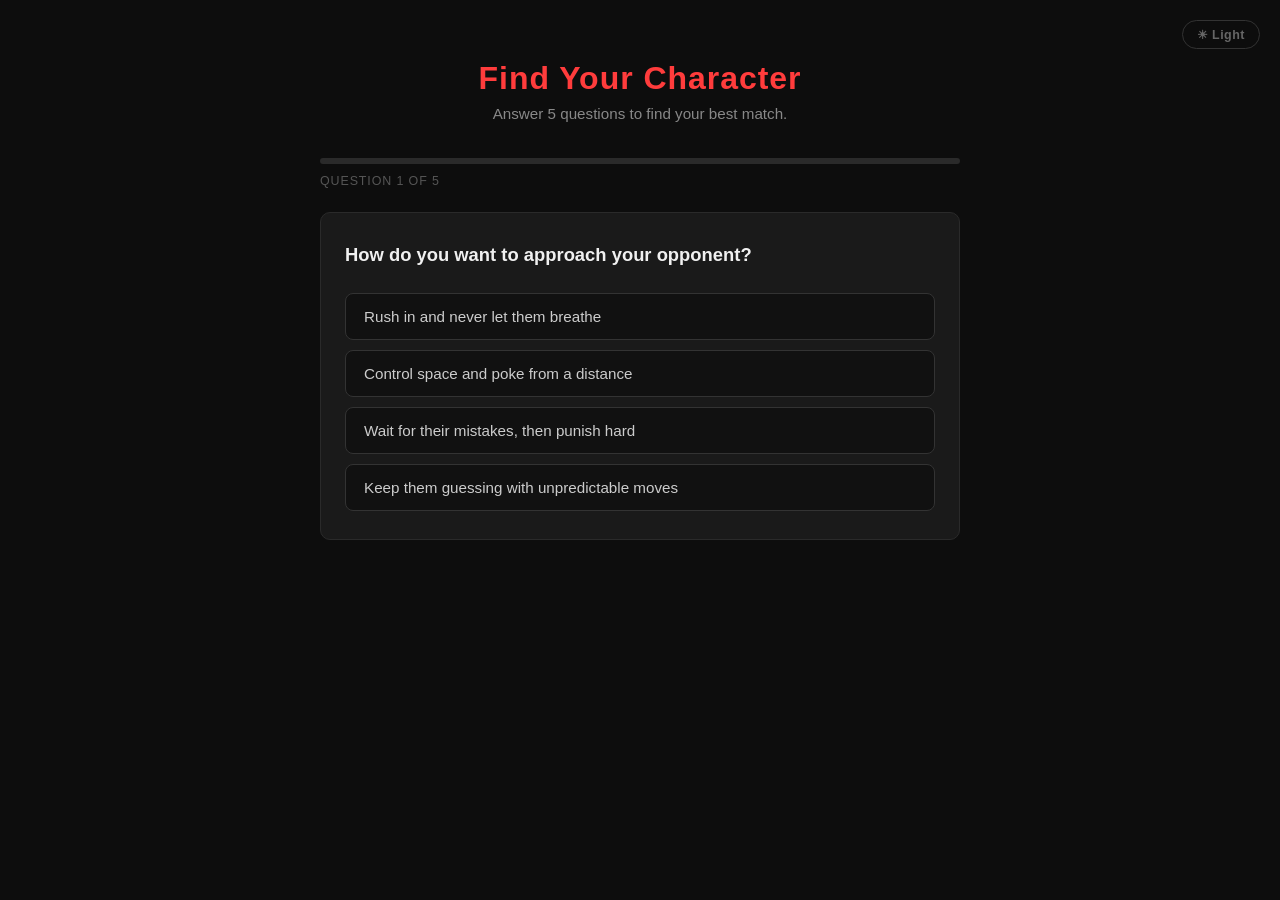
==== frontend/quiz.html @ 5641f44f "Add character quiz and light mode toggle - Added character finder quiz (quiz.html, quiz.js, quiz.css" ====
<!DOCTYPE html>
<html lang="en">
<head>
  <meta charset="UTF-8" />
  <meta name="viewport" content="width=device-width, initial-scale=1.0" />
  <title>Find Your Character — Tekken 8</title>
  <link rel="stylesheet" href="style.css" />
  <link rel="stylesheet" href="quiz.css" />
  <script>if (localStorage.getItem('tekken-theme') === 'light') document.documentElement.classList.add('light');</script>
</head>
<body>
  <main>
    <h1>Find Your Character</h1>
    <p class="subtitle">Answer 5 questions to find your best match.</p>

    <!-- Question view -->
    <section id="quiz-section">
      <div class="progress-bar-container">
        <div id="progress-bar" class="progress-bar"></div>
      </div>
      <p id="progress-label" class="progress-label">Question 1 of 5</p>

      <div id="question-card" class="question-card">
        <p id="question-text" class="question-text"></p>
        <div id="answers" class="answers"></div>
      </div>
    </section>

    <!-- Results view -->
    <section id="results-section" class="hidden">
      <h2 class="results-title">Your Matches</h2>
      <p class="results-subtitle">Based on your answers, here are your top picks.</p>
      <div id="character-cards" class="character-cards"></div>
      <div class="results-actions">
        <button id="retry-btn" class="btn-secondary">Try Again</button>
        <a href="index.html" class="btn-link">← Back to Predictor</a>
      </div>
    </section>
  </main>

  <button id="theme-toggle" class="theme-toggle">☀ Light</button>
  <script src="characters.js"></script>
  <script src="questions.js"></script>
  <script src="quiz.js"></script>
  <script src="theme.js"></script>
</body>
</html>
---- frontend/style.css ----
*, *::before, *::after {
  box-sizing: border-box;
  margin: 0;
  padding: 0;
}

body {
  background: #0d0d0d;
  color: #f0f0f0;
  font-family: 'Segoe UI', sans-serif;
  min-height: 100vh;
  display: flex;
  justify-content: center;
  align-items: flex-start;
  padding: 60px 16px;
}

main {
  width: 100%;
  max-width: 640px;
}

h1 {
  font-size: 2rem;
  font-weight: 700;
  letter-spacing: 0.03em;
  text-align: center;
  color: #ff3c3c;
}

.subtitle {
  text-align: center;
  color: #888;
  margin-top: 8px;
  margin-bottom: 36px;
  font-size: 0.95rem;
}

/* --- Form --- */
#predict-form {
  display: flex;
  flex-direction: column;
  gap: 24px;
}

.players {
  display: flex;
  align-items: flex-end;
  gap: 16px;
}

.player-field {
  display: flex;
  flex-direction: column;
  gap: 6px;
  flex: 1;
}

label {
  font-size: 0.85rem;
  font-weight: 600;
  color: #aaa;
  text-transform: uppercase;
  letter-spacing: 0.05em;
}

input[type="text"] {
  background: #1a1a1a;
  border: 1px solid #333;
  border-radius: 6px;
  color: #f0f0f0;
  font-size: 1rem;
  padding: 12px 14px;
  outline: none;
  transition: border-color 0.2s;
  width: 100%;
}

input[type="text"]:focus {
  border-color: #ff3c3c;
}

.vs {
  font-size: 1.1rem;
  font-weight: 800;
  color: #555;
  padding-bottom: 12px;
  flex-shrink: 0;
}

button[type="submit"] {
  background: #ff3c3c;
  border: none;
  border-radius: 6px;
  color: #fff;
  cursor: pointer;
  font-size: 1rem;
  font-weight: 700;
  letter-spacing: 0.04em;
  padding: 14px;
  transition: background 0.2s, opacity 0.2s;
  width: 100%;
}

button[type="submit"]:hover {
  background: #e03030;
}

button[type="submit"]:disabled {
  opacity: 0.5;
  cursor: not-allowed;
}

/* --- Result card --- */
.result-card {
  background: #1a1a1a;
  border: 1px solid #2a2a2a;
  border-radius: 10px;
  margin-top: 36px;
  padding: 28px 24px;
}

.win-bar-container {
  background: #2e2e2e;
  border-radius: 999px;
  height: 18px;
  overflow: hidden;
  width: 100%;
}

.win-bar {
  background: linear-gradient(90deg, #ff3c3c, #ff7043);
  height: 100%;
  border-radius: 999px;
  transition: width 0.6s ease;
  width: 0%;
}

.win-labels {
  display: flex;
  justify-content: space-between;
  margin-top: 10px;
}

.win-label {
  font-size: 0.9rem;
  color: #ccc;
}

.win-label.right {
  text-align: right;
}

.explanation {
  border-top: 1px solid #2a2a2a;
  color: #bbb;
  font-size: 0.95rem;
  line-height: 1.6;
  margin-top: 20px;
  padding-top: 16px;
}

/* --- Error --- */
.error {
  background: #2a0a0a;
  border: 1px solid #6b1c1c;
  border-radius: 8px;
  color: #f88;
  margin-top: 24px;
  padding: 16px 20px;
  font-size: 0.9rem;
}

.hidden {
  display: none;
}

/* --- Character quiz CTA --- */
.quiz-cta {
  align-items: center;
  border-top: 1px solid #1f1f1f;
  display: flex;
  flex-direction: column;
  gap: 12px;
  justify-content: center;
  margin-top: 48px;
  padding-top: 24px;
}

.quiz-cta-label {
  color: #ffffff;
  font-size: 1.3rem;
  font-weight: 600;
}

.quiz-cta-btn {
  border: 1px solid #333;
  border-radius: 6px;
  color: #aaa;
  font-size: 0.85rem;
  font-weight: 600;
  padding: 8px 16px;
  text-decoration: none;
  transition: border-color 0.2s, color 0.2s;
}

.quiz-cta-btn:hover {
  border-color: #ff3c3c;
  color: #fff;
}

/* --- Loading state --- */
#submit-btn.loading::after {
  content: '…';
}

/* --- Theme toggle button --- */
.theme-toggle {
  background: transparent;
  border: 1px solid #333;
  border-radius: 20px;
  color: #666;
  cursor: pointer;
  font-size: 0.78rem;
  font-weight: 600;
  letter-spacing: 0.04em;
  padding: 6px 14px;
  position: fixed;
  right: 20px;
  top: 20px;
  transition: border-color 0.2s, color 0.2s;
  z-index: 100;
}

.theme-toggle:hover {
  border-color: #ff3c3c;
  color: #fff;
}

/* --- Light mode overrides --- */
html.light body {
  background: #f2f2f2;
  color: #111;
}

html.light h1 {
  color: #e02020;
}

html.light .subtitle {
  color: #777;
}

html.light label {
  color: #666;
}

html.light input[type="text"] {
  background: #fff;
  border-color: #ccc;
  color: #111;
}

html.light input[type="text"]:focus {
  border-color: #e02020;
}

html.light .vs {
  color: #bbb;
}

html.light .result-card {
  background: #fff;
  border-color: #e0e0e0;
}

html.light .win-bar-container {
  background: #e0e0e0;
}

html.light .win-label {
  color: #444;
}

html.light .explanation {
  border-top-color: #e0e0e0;
  color: #555;
}

html.light .error {
  background: #fff0f0;
  border-color: #f5a5a5;
  color: #c0392b;
}

html.light .quiz-cta {
  border-top-color: #e0e0e0;
}

html.light .quiz-cta-label {
  color: #222;
}

html.light .quiz-cta-btn {
  border-color: #ccc;
  color: #555;
}

html.light .quiz-cta-btn:hover {
  border-color: #e02020;
  color: #111;
}

html.light .theme-toggle {
  border-color: #ccc;
  color: #555;
}

html.light .theme-toggle:hover {
  border-color: #e02020;
  color: #111;
}
---- frontend/quiz.css ----
/* Progress */
.progress-bar-container {
  background: #2a2a2a;
  border-radius: 999px;
  height: 6px;
  margin-bottom: 10px;
  overflow: hidden;
}

.progress-bar {
  background: #ff3c3c;
  border-radius: 999px;
  height: 100%;
  transition: width 0.4s ease;
  width: 0%;
}

.progress-label {
  color: #555;
  font-size: 0.78rem;
  letter-spacing: 0.07em;
  margin-bottom: 24px;
  text-transform: uppercase;
}

/* Question card */
.question-card {
  background: #1a1a1a;
  border: 1px solid #2a2a2a;
  border-radius: 10px;
  padding: 28px 24px;
}

.question-text {
  font-size: 1.15rem;
  font-weight: 600;
  line-height: 1.5;
  margin-bottom: 24px;
}

.answers {
  display: flex;
  flex-direction: column;
  gap: 10px;
}

.answer-btn {
  background: #111;
  border: 1px solid #333;
  border-radius: 8px;
  color: #ccc;
  cursor: pointer;
  font-size: 0.95rem;
  padding: 14px 18px;
  text-align: left;
  transition: border-color 0.15s, background 0.15s, color 0.15s;
  width: 100%;
}

.answer-btn:hover {
  background: #1f1f1f;
  border-color: #ff3c3c;
  color: #fff;
}

/* Results */
.results-title {
  color: #ff3c3c;
  font-size: 1.6rem;
  font-weight: 700;
  margin-bottom: 6px;
  text-align: center;
}

.results-subtitle {
  color: #555;
  font-size: 0.88rem;
  margin-bottom: 28px;
  text-align: center;
}

.character-cards {
  display: flex;
  flex-direction: column;
  gap: 14px;
}

.char-card {
  align-items: flex-start;
  background: #1a1a1a;
  border: 1px solid #2a2a2a;
  border-radius: 10px;
  display: flex;
  gap: 16px;
  padding: 20px 22px;
}

.char-avatar {
  background: #ff3c3c;
  border-radius: 8px;
  color: #fff;
  flex-shrink: 0;
  font-size: 1.4rem;
  font-weight: 800;
  height: 52px;
  line-height: 52px;
  text-align: center;
  width: 52px;
}

.char-info {
  flex: 1;
}

.char-name {
  color: #f0f0f0;
  font-size: 1.05rem;
  font-weight: 700;
  margin-bottom: 5px;
}

.char-difficulty {
  border-radius: 4px;
  display: inline-block;
  font-size: 0.72rem;
  font-weight: 700;
  letter-spacing: 0.06em;
  margin-bottom: 8px;
  padding: 2px 8px;
  text-transform: uppercase;
}

.difficulty-Beginner     { background: #0d2b0d; color: #4caf50; }
.difficulty-Intermediate { background: #2b2000; color: #ffc107; }
.difficulty-Advanced     { background: #2b0808; color: #f44336; }

.char-description {
  color: #888;
  font-size: 0.88rem;
  line-height: 1.55;
}

/* --- Light mode overrides --- */
html.light .progress-bar-container {
  background: #e0e0e0;
}

html.light .progress-label {
  color: #999;
}

html.light .question-card {
  background: #fff;
  border-color: #e0e0e0;
}

html.light .question-text {
  color: #111;
}

html.light .answer-btn {
  background: #f7f7f7;
  border-color: #ddd;
  color: #333;
}

html.light .answer-btn:hover {
  background: #eee;
  border-color: #e02020;
  color: #111;
}

html.light .results-subtitle {
  color: #777;
}

html.light .char-card {
  background: #fff;
  border-color: #e0e0e0;
}

html.light .char-name {
  color: #111;
}

html.light .char-description {
  color: #666;
}

html.light .difficulty-Beginner     { background: #e8f5e9; color: #2e7d32; }
html.light .difficulty-Intermediate { background: #fff8e1; color: #e65100; }
html.light .difficulty-Advanced     { background: #ffebee; color: #c62828; }

html.light .btn-secondary {
  border-color: #ccc;
  color: #666;
}

html.light .btn-secondary:hover {
  border-color: #e02020;
  color: #111;
}

html.light .btn-link {
  color: #888;
}

html.light .btn-link:hover {
  color: #e02020;
}

/* Bottom actions */
.results-actions {
  align-items: center;
  display: flex;
  gap: 24px;
  justify-content: center;
  margin-top: 28px;
}

.btn-secondary {
  background: transparent;
  border: 1px solid #444;
  border-radius: 6px;
  color: #aaa;
  cursor: pointer;
  font-size: 0.9rem;
  padding: 10px 20px;
  transition: border-color 0.2s, color 0.2s;
}

.btn-secondary:hover {
  border-color: #ff3c3c;
  color: #fff;
}

.btn-link {
  color: #555;
  font-size: 0.9rem;
  text-decoration: none;
  transition: color 0.2s;
}

.btn-link:hover {
  color: #ff3c3c;
}
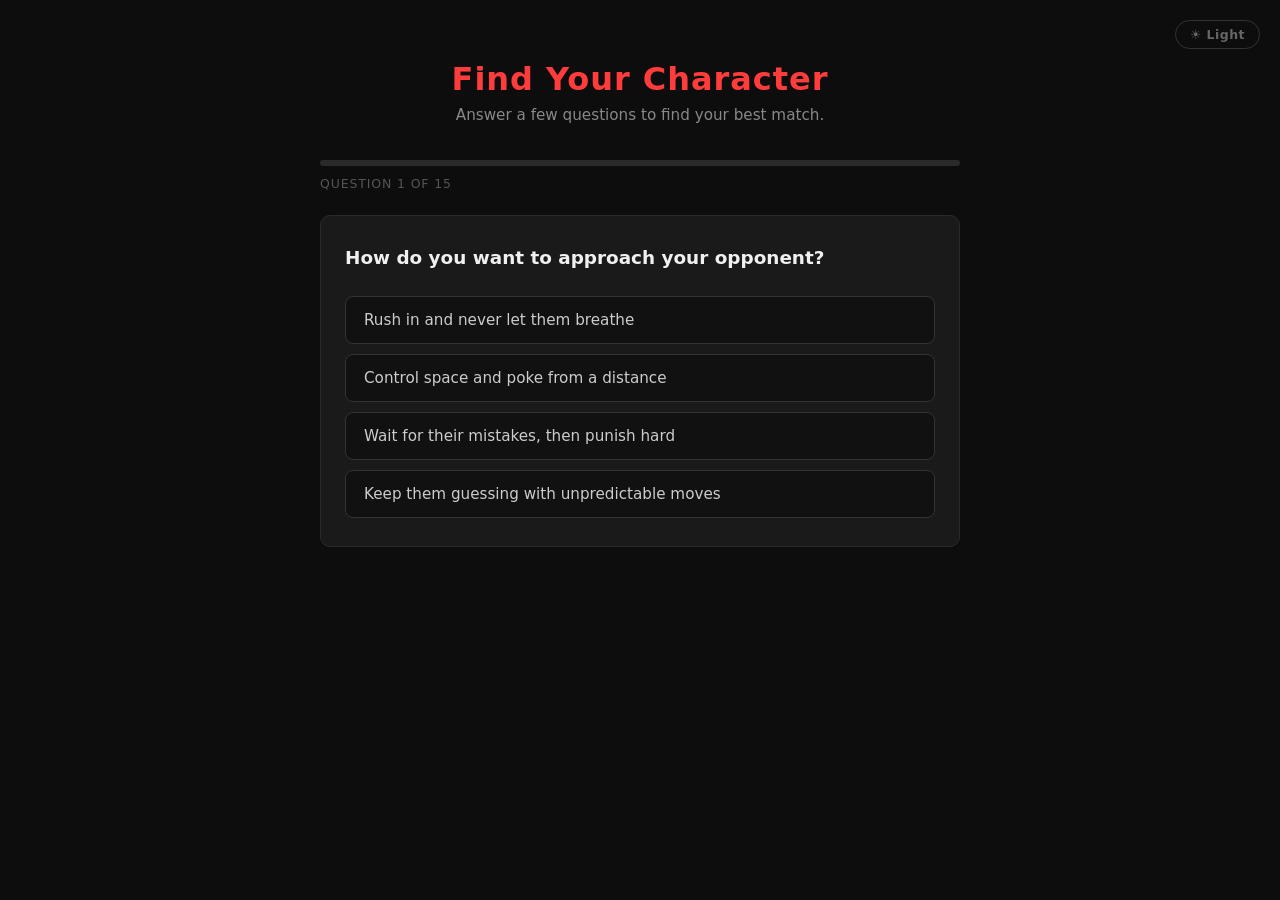
==== commit 70e5223b: "Three bug fixes. Changed the question to ask 15 questions, Changed the set to not delete duplicates " ====
--- a/frontend/quiz.html
+++ b/frontend/quiz.html
@@ -11,7 +11,7 @@
 <body>
   <main>
     <h1>Find Your Character</h1>
-    <p class="subtitle">Answer 5 questions to find your best match.</p>
+    <p class="subtitle">Answer a few questions to find your best match.</p>
 
     <!-- Question view -->
     <section id="quiz-section">
--- a/frontend/style.css
+++ b/frontend/style.css
@@ -4,10 +4,15 @@
   padding: 0;
 }
 
+button, input, select, textarea {
+  font-family: inherit;
+  font-size: inherit;
+}
+
 body {
   background: #0d0d0d;
   color: #f0f0f0;
-  font-family: 'Segoe UI', sans-serif;
+  font-family: 'Segoe UI', system-ui, -apple-system, sans-serif;
   min-height: 100vh;
   display: flex;
   justify-content: center;
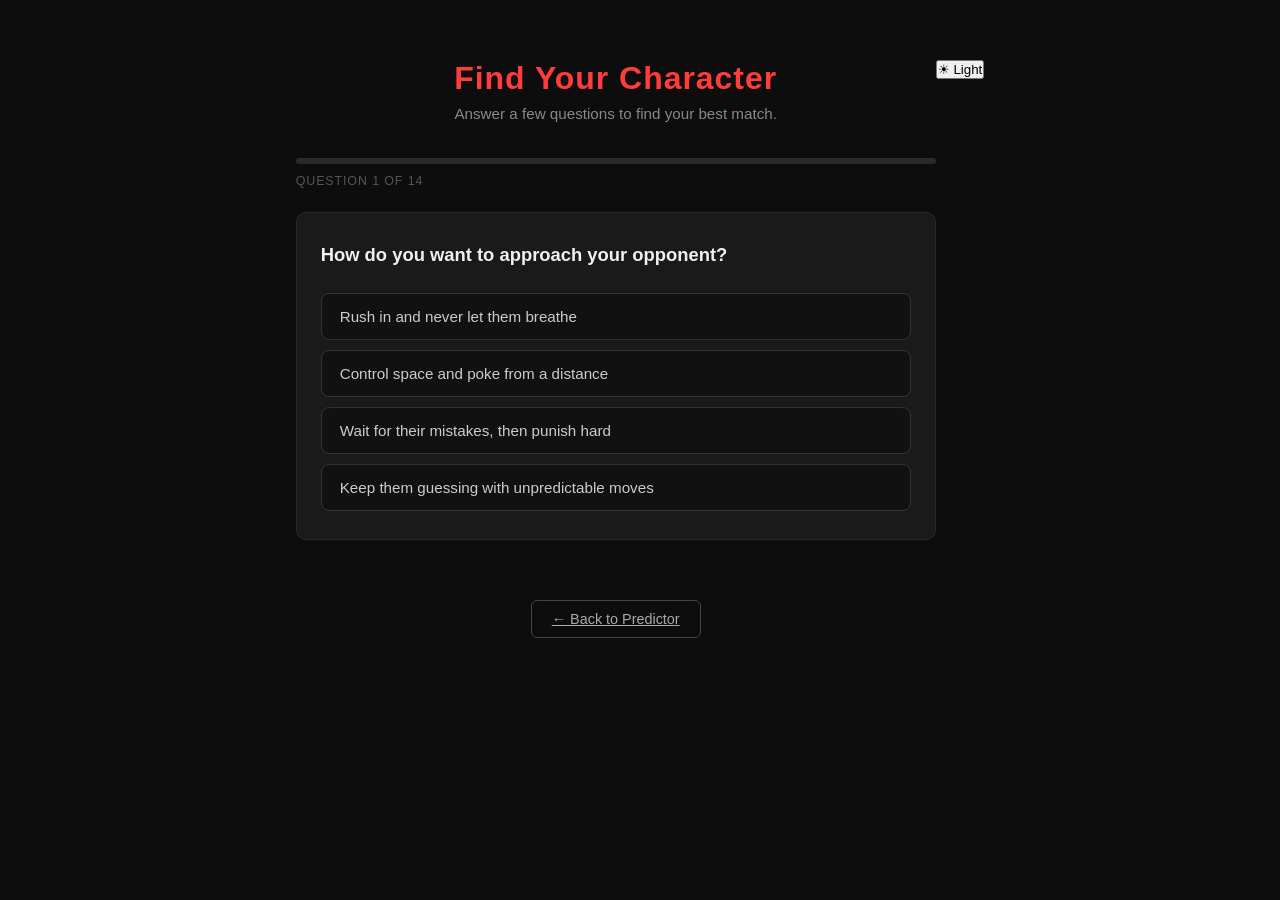
==== commit f0cabb1f: "Added a button that lets users go back when going to the quiz" ====
--- a/frontend/quiz.html
+++ b/frontend/quiz.html
@@ -24,6 +24,10 @@
         <p id="question-text" class="question-text"></p>
         <div id="answers" class="answers"></div>
       </div>
+
+      <div class="quiz-back-container">
+        <a href="index.html" class="btn-secondary">← Back to Predictor</a>
+      </div>
     </section>
 
     <!-- Results view -->
--- a/frontend/style.css
+++ b/frontend/style.css
@@ -1,327 +1,181 @@
-*, *::before, *::after {
-  box-sizing: border-box;
-  margin: 0;
-  padding: 0;
-}
-
-button, input, select, textarea {
-  font-family: inherit;
-  font-size: inherit;
-}
-
-body {
-  background: #0d0d0d;
-  color: #f0f0f0;
-  font-family: 'Segoe UI', system-ui, -apple-system, sans-serif;
-  min-height: 100vh;
-  display: flex;
-  justify-content: center;
-  align-items: flex-start;
-  padding: 60px 16px;
-}
-
-main {
-  width: 100%;
-  max-width: 640px;
-}
-
-h1 {
-  font-size: 2rem;
-  font-weight: 700;
-  letter-spacing: 0.03em;
-  text-align: center;
-  color: #ff3c3c;
-}
-
-.subtitle {
-  text-align: center;
-  color: #888;
-  margin-top: 8px;
-  margin-bottom: 36px;
-  font-size: 0.95rem;
-}
-
-/* --- Form --- */
-#predict-form {
-  display: flex;
-  flex-direction: column;
-  gap: 24px;
-}
-
-.players {
-  display: flex;
-  align-items: flex-end;
-  gap: 16px;
-}
-
-.player-field {
-  display: flex;
-  flex-direction: column;
-  gap: 6px;
-  flex: 1;
-}
-
-label {
-  font-size: 0.85rem;
-  font-weight: 600;
-  color: #aaa;
-  text-transform: uppercase;
-  letter-spacing: 0.05em;
-}
-
-input[type="text"] {
-  background: #1a1a1a;
-  border: 1px solid #333;
-  border-radius: 6px;
-  color: #f0f0f0;
-  font-size: 1rem;
-  padding: 12px 14px;
-  outline: none;
-  transition: border-color 0.2s;
-  width: 100%;
-}
-
-input[type="text"]:focus {
-  border-color: #ff3c3c;
-}
-
-.vs {
-  font-size: 1.1rem;
-  font-weight: 800;
-  color: #555;
-  padding-bottom: 12px;
-  flex-shrink: 0;
-}
-
-button[type="submit"] {
-  background: #ff3c3c;
-  border: none;
-  border-radius: 6px;
-  color: #fff;
-  cursor: pointer;
-  font-size: 1rem;
-  font-weight: 700;
-  letter-spacing: 0.04em;
-  padding: 14px;
-  transition: background 0.2s, opacity 0.2s;
-  width: 100%;
-}
-
-button[type="submit"]:hover {
-  background: #e03030;
-}
-
-button[type="submit"]:disabled {
-  opacity: 0.5;
-  cursor: not-allowed;
-}
-
-/* --- Result card --- */
-.result-card {
-  background: #1a1a1a;
-  border: 1px solid #2a2a2a;
-  border-radius: 10px;
-  margin-top: 36px;
-  padding: 28px 24px;
-}
-
-.win-bar-container {
-  background: #2e2e2e;
-  border-radius: 999px;
-  height: 18px;
-  overflow: hidden;
-  width: 100%;
-}
-
-.win-bar {
-  background: linear-gradient(90deg, #ff3c3c, #ff7043);
-  height: 100%;
-  border-radius: 999px;
-  transition: width 0.6s ease;
-  width: 0%;
-}
-
-.win-labels {
-  display: flex;
-  justify-content: space-between;
-  margin-top: 10px;
-}
-
-.win-label {
-  font-size: 0.9rem;
-  color: #ccc;
-}
-
-.win-label.right {
-  text-align: right;
-}
-
-.explanation {
-  border-top: 1px solid #2a2a2a;
-  color: #bbb;
-  font-size: 0.95rem;
-  line-height: 1.6;
-  margin-top: 20px;
-  padding-top: 16px;
-}
-
-/* --- Error --- */
-.error {
-  background: #2a0a0a;
-  border: 1px solid #6b1c1c;
-  border-radius: 8px;
-  color: #f88;
-  margin-top: 24px;
-  padding: 16px 20px;
-  font-size: 0.9rem;
-}
-
-.hidden {
-  display: none;
-}
-
-/* --- Character quiz CTA --- */
-.quiz-cta {
-  align-items: center;
-  border-top: 1px solid #1f1f1f;
-  display: flex;
-  flex-direction: column;
-  gap: 12px;
-  justify-content: center;
-  margin-top: 48px;
-  padding-top: 24px;
-}
-
-.quiz-cta-label {
-  color: #ffffff;
-  font-size: 1.3rem;
-  font-weight: 600;
-}
-
-.quiz-cta-btn {
-  border: 1px solid #333;
-  border-radius: 6px;
-  color: #aaa;
-  font-size: 0.85rem;
-  font-weight: 600;
-  padding: 8px 16px;
-  text-decoration: none;
-  transition: border-color 0.2s, color 0.2s;
-}
-
-.quiz-cta-btn:hover {
-  border-color: #ff3c3c;
-  color: #fff;
-}
-
-/* --- Loading state --- */
-#submit-btn.loading::after {
-  content: '…';
-}
-
-/* --- Theme toggle button --- */
-.theme-toggle {
-  background: transparent;
-  border: 1px solid #333;
-  border-radius: 20px;
-  color: #666;
-  cursor: pointer;
-  font-size: 0.78rem;
-  font-weight: 600;
-  letter-spacing: 0.04em;
-  padding: 6px 14px;
-  position: fixed;
-  right: 20px;
-  top: 20px;
-  transition: border-color 0.2s, color 0.2s;
-  z-index: 100;
-}
-
-.theme-toggle:hover {
-  border-color: #ff3c3c;
-  color: #fff;
-}
-
-/* --- Light mode overrides --- */
-html.light body {
-  background: #f2f2f2;
-  color: #111;
-}
-
-html.light h1 {
-  color: #e02020;
-}
-
-html.light .subtitle {
-  color: #777;
-}
-
-html.light label {
-  color: #666;
-}
-
-html.light input[type="text"] {
-  background: #fff;
-  border-color: #ccc;
-  color: #111;
-}
-
-html.light input[type="text"]:focus {
-  border-color: #e02020;
-}
-
-html.light .vs {
-  color: #bbb;
-}
-
-html.light .result-card {
-  background: #fff;
-  border-color: #e0e0e0;
-}
-
-html.light .win-bar-container {
-  background: #e0e0e0;
-}
-
-html.light .win-label {
-  color: #444;
-}
-
-html.light .explanation {
-  border-top-color: #e0e0e0;
-  color: #555;
-}
-
-html.light .error {
-  background: #fff0f0;
-  border-color: #f5a5a5;
-  color: #c0392b;
-}
-
-html.light .quiz-cta {
-  border-top-color: #e0e0e0;
-}
-
-html.light .quiz-cta-label {
-  color: #222;
-}
-
-html.light .quiz-cta-btn {
-  border-color: #ccc;
-  color: #555;
-}
-
-html.light .quiz-cta-btn:hover {
-  border-color: #e02020;
-  color: #111;
-}
-
-html.light .theme-toggle {
-  border-color: #ccc;
-  color: #555;
-}
-
-html.light .theme-toggle:hover {
-  border-color: #e02020;
-  color: #111;
-}
+*, *::before, *::after {
+  box-sizing: border-box;
+  margin: 0;
+  padding: 0;
+}
+
+body {
+  background: #0d0d0d;
+  color: #f0f0f0;
+  font-family: 'Segoe UI', sans-serif;
+  min-height: 100vh;
+  display: flex;
+  justify-content: center;
+  align-items: flex-start;
+  padding: 60px 16px;
+}
+
+main {
+  width: 100%;
+  max-width: 640px;
+}
+
+h1 {
+  font-size: 2rem;
+  font-weight: 700;
+  letter-spacing: 0.03em;
+  text-align: center;
+  color: #ff3c3c;
+}
+
+.subtitle {
+  text-align: center;
+  color: #888;
+  margin-top: 8px;
+  margin-bottom: 36px;
+  font-size: 0.95rem;
+}
+
+/* --- Form --- */
+#predict-form {
+  display: flex;
+  flex-direction: column;
+  gap: 24px;
+}
+
+.players {
+  display: flex;
+  align-items: flex-end;
+  gap: 16px;
+}
+
+.player-field {
+  display: flex;
+  flex-direction: column;
+  gap: 6px;
+  flex: 1;
+}
+
+label {
+  font-size: 0.85rem;
+  font-weight: 600;
+  color: #aaa;
+  text-transform: uppercase;
+  letter-spacing: 0.05em;
+}
+
+input[type="text"] {
+  background: #1a1a1a;
+  border: 1px solid #333;
+  border-radius: 6px;
+  color: #f0f0f0;
+  font-size: 1rem;
+  padding: 12px 14px;
+  outline: none;
+  transition: border-color 0.2s;
+  width: 100%;
+}
+
+input[type="text"]:focus {
+  border-color: #ff3c3c;
+}
+
+.vs {
+  font-size: 1.1rem;
+  font-weight: 800;
+  color: #555;
+  padding-bottom: 12px;
+  flex-shrink: 0;
+}
+
+button[type="submit"] {
+  background: #ff3c3c;
+  border: none;
+  border-radius: 6px;
+  color: #fff;
+  cursor: pointer;
+  font-size: 1rem;
+  font-weight: 700;
+  letter-spacing: 0.04em;
+  padding: 14px;
+  transition: background 0.2s, opacity 0.2s;
+  width: 100%;
+}
+
+button[type="submit"]:hover {
+  background: #e03030;
+}
+
+button[type="submit"]:disabled {
+  opacity: 0.5;
+  cursor: not-allowed;
+}
+
+/* --- Result card --- */
+.result-card {
+  background: #1a1a1a;
+  border: 1px solid #2a2a2a;
+  border-radius: 10px;
+  margin-top: 36px;
+  padding: 28px 24px;
+}
+
+.win-bar-container {
+  background: #2e2e2e;
+  border-radius: 999px;
+  height: 18px;
+  overflow: hidden;
+  width: 100%;
+}
+
+.win-bar {
+  background: linear-gradient(90deg, #ff3c3c, #ff7043);
+  height: 100%;
+  border-radius: 999px;
+  transition: width 0.6s ease;
+  width: 0%;
+}
+
+.win-labels {
+  display: flex;
+  justify-content: space-between;
+  margin-top: 10px;
+}
+
+.win-label {
+  font-size: 0.9rem;
+  color: #ccc;
+}
+
+.win-label.right {
+  text-align: right;
+}
+
+.explanation {
+  border-top: 1px solid #2a2a2a;
+  color: #bbb;
+  font-size: 0.95rem;
+  line-height: 1.6;
+  margin-top: 20px;
+  padding-top: 16px;
+}
+
+/* --- Error --- */
+.error {
+  background: #2a0a0a;
+  border: 1px solid #6b1c1c;
+  border-radius: 8px;
+  color: #f88;
+  margin-top: 24px;
+  padding: 16px 20px;
+  font-size: 0.9rem;
+}
+
+.hidden {
+  display: none;
+}
+
+/* --- Loading state --- */
+#submit-btn.loading::after {
+  content: '…';
+}
--- a/frontend/quiz.css
+++ b/frontend/quiz.css
@@ -1,3 +1,10 @@
+/* Back button container */
+.quiz-back-container {
+  display: flex;
+  justify-content: center;
+  margin-top: 60px;
+}
+
 /* Progress */
 .progress-bar-container {
   background: #2a2a2a;
@@ -244,3 +251,22 @@
 .btn-link:hover {
   color: #ff3c3c;
 }
+
+/* --- Responsive --- */
+@media (max-width: 520px) {
+  .question-card {
+    padding: 20px 16px;
+  }
+
+  .char-card {
+    flex-direction: column;
+    align-items: flex-start;
+    gap: 12px;
+    padding: 16px;
+  }
+
+  .results-actions {
+    flex-direction: column;
+    gap: 14px;
+  }
+}
